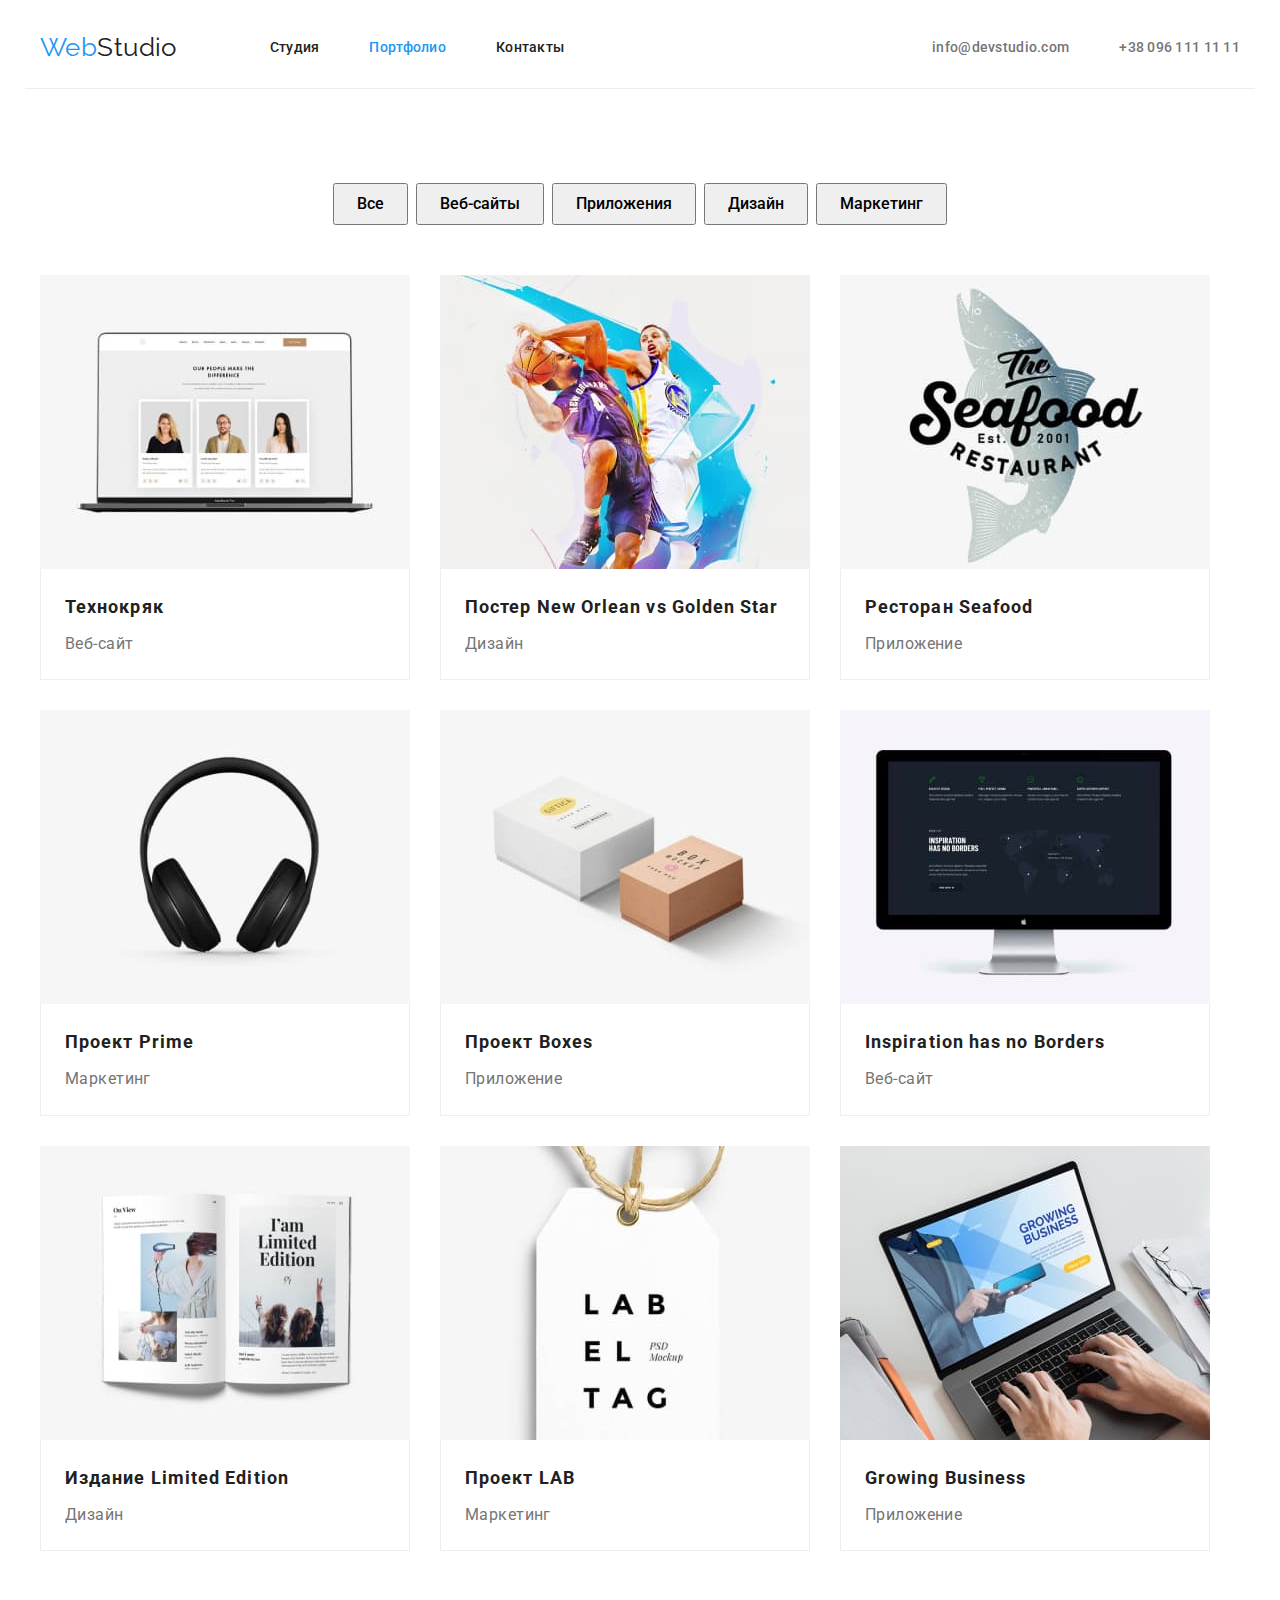
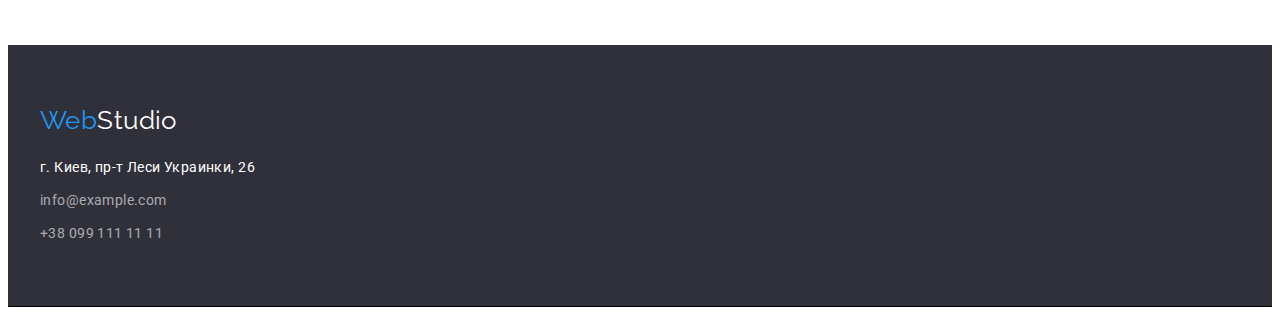
==== portfolio.html @ 2952e523 "Copy" ====
<!DOCTYPE html>
<html lang="ru">
  <head>
    <meta charset="UTF-8" />
    <meta http-equiv="X-UA-Compatible" content="IE=edge" />
    <meta name="viewport" content="width=device-width, initial-scale=1.0" />
    <title>Портфолио</title>
    <link
      href="https://fonts.googleapis.com/css2?family=Raleway:wght@700&family=Roboto:wght@400;500;700;900&display=swap"
      rel="stylesheet"
    />
    <link
      rel="stylesheet"
      href="https://cdnjs.cloudflare.com/ajax/libs/modern-normalize/1.1.0/modern-normalize.min.css"
      integrity="sha512-wpPYUAdjBVSE4KJnH1VR1HeZfpl1ub8YT/NKx4PuQ5NmX2tKuGu6U/JRp5y+Y8XG2tV+wKQpNHVUX03MfMFn9Q=="
      crossorigin="anonymous"
      referrerpolicy="no-referrer"
    />
    <link rel="stylesheet" href="./css/styles.css" />
  </head>
  <body>
    <!--Шапка-->
    <header>
      <div class="container main-nav">
        <a href="./index.html" class="logo"><span class="accent">Web</span>Studio</a>
        <nav>
          <ul class="site-nav list">
            <li class="item">
              <a href="./index.html" class="link">Студия</a>
            </li>
            <li class="item">
              <a href="./portfolio.html" class="link current">Портфолио</a>
            </li>
            <li class="item"><a href="" class="link">Контакты</a></li>
          </ul>
        </nav>
        <ul class="contacts-nav list">
          <li class="item">
            <a href="mailto:info@devstudio.com" class="link">info@devstudio.com</a>
          </li>
          <li class="item">
            <a href="tel:+380961111111" class="link">+38 096 111 11 11</a>
          </li>
        </ul>
      </div>
    </header>
    <main>
      <section class="section">
        <div class="container">
          <!-- Фильтр -->
          <h1 class="section-title visually-hidden">Портфолио</h1>
          <ul class="filter list">
            <li class="item">
              <button type="button" class="button">Все</button>
            </li>
            <li class="item">
              <button type="button" class="button">Веб-сайты</button>
            </li>
            <li class="item">
              <button type="button" class="button">Приложения</button>
            </li>
            <li class="item">
              <button type="button" class="button">Дизайн</button>
            </li>
            <li class="item">
              <button type="button" class="button">Маркетинг</button>
            </li>
          </ul>

          <!-- Портфолио -->
          <ul class="cards list">
            <li class="card">
              <a href="" class="link">
                <img
                  class="img"
                  src="./images/portfolio1.jpg"
                  alt="Веб-сайт на экране ноутбука"
                  width="370"
                  height="294"
                />
                <div class="sign">
                  <h2 class="title">Технокряк</h2>
                  <p class="text">Веб-сайт</p>
                </div>
              </a>
            </li>
            <li class="card">
              <a href="" class="link">
                <img
                  class="img"
                  src="./images/portfolio2.jpg"
                  alt="Постер баскетболистов в процессе игры"
                  width="370"
                  height="294"
                />
                <div class="sign">
                  <h2 class="title">Постер New Orlean vs Golden Star</h2>
                  <p class="text">Дизайн</p>
                </div>
              </a>
            </li>
            <li class="card">
              <a href="" class="link">
                <img
                  class="img"
                  src="./images/portfolio3.jpg"
                  alt="Логотип ресторана"
                  width="370"
                  height="294"
                />
                <div class="sign">
                  <h2 class="title">Ресторан Seafood</h2>
                  <p class="text">Приложение</p>
                </div>
              </a>
            </li>
            <li class="card">
              <a href="" class="link">
                <img
                  class="img"
                  src="./images/portfolio4.jpg"
                  alt="Наушники"
                  width="370"
                  height="294"
                />
                <div class="sign">
                  <h2 class="title">Проект Prime</h2>
                  <p class="text">Маркетинг</p>
                </div>
              </a>
            </li>
            <li class="card">
              <a href="" class="link">
                <img
                  class="img"
                  src="./images/portfolio5.jpg"
                  alt="Упаковочные картонные коробки"
                  width="370"
                  height="294"
                />
                <div class="sign">
                  <h2 class="title">Проект Boxes</h2>
                  <p class="text">Приложение</p>
                </div>
              </a>
            </li>
            <li class="card">
              <a href="" class="link">
                <img
                  class="img"
                  src="./images/portfolio6.jpg"
                  alt="Веб-сайт на экране монитора"
                  width="370"
                  height="294"
                />
                <div class="sign">
                  <h2 class="title">Inspiration has no Borders</h2>
                  <p class="text">Веб-сайт</p>
                </div>
              </a>
            </li>
            <li class="card">
              <a href="" class="link">
                <img
                  class="img"
                  src="./images/portfolio7.jpg"
                  alt="Равертка журнала"
                  width="370"
                  height="294"
                />
                <div class="sign">
                  <h2 class="title">Издание Limited Edition</h2>
                  <p class="text">Дизайн</p>
                </div>
              </a>
            </li>
            <li class="card">
              <a href="" class="link">
                <img
                  class="img"
                  src="./images/portfolio8.jpg"
                  alt="Бирка"
                  width="370"
                  height="294"
                />
                <div class="sign">
                  <h2 class="title">Проект LAB</h2>
                  <p class="text">Маркетинг</p>
                </div>
              </a>
            </li>
            <li class="card">
              <a href="" class="link">
                <img
                  class="img"
                  src="./images/portfolio9.jpg"
                  alt="Руки на клавиатуре ноутбука"
                  width="370"
                  height="294"
                />
                <div class="sign">
                  <h2 class="title">Growing Business</h2>
                  <p class="text">Приложение</p>
                </div>
              </a>
            </li>
          </ul>
        </div>
      </section>
    </main>

    <!--Футер-->
    <footer class="footer">
      <div class="container">
        <a href="./index.html" class="logo light"><span class="accent">Web</span>Studio</a>
        <address>
          <ul class="contacts-footer list">
            <li class="item">
              <a
                href="https://goo.gl/maps/cesCJTmTSkGWiCj49"
                target="_blank"
                rel="noopener noreferrer"
                class="map link"
                >г. Киев, пр-т Леси Украинки, 26</a
              >
            </li>
            <li class="item">
              <a href="mailto:info@example.com" class="link">info@example.com</a>
            </li>
            <li class="item">
              <a href="tel:+380991111111" class="link">+38 099 111 11 11</a>
            </li>
          </ul>
        </address>
      </div>
    </footer>
  </body>
</html>
---- css/styles.css ----
:root {
--primary-text-color: #757575;
--second-text-color: #212121;
--third-text-color: rgba(255,255,255,0.6);
--contrast-text-color: #FFFFFF;
--primary-bg-color: #FFFFFF;
--second-bg-color: #2F303A;
--htird-bg-color: #F5F4FA;
--accent-color: #2196F3;
}

body {
color: var(--primary-text-color);
background-color: var(--primary-bg-color);
font-family: 'Roboto', sans-serif;
letter-spacing: 0.03em;
font-size: 14px;
}

.accent {
    color: var(--accent-color);
}
/* Контейнер для контента сайта */

.container {
width: 1200px;
padding-left: 15px;
padding-right: 15px;
margin-left: auto;
margin-right: auto;
}


/* Сбросить маркеты у списков */
.list {
    margin: 0;
    padding: 0;
list-style: none;
}

/* скріть визуально */
.visually-hidden {
    position: absolute;
    width: 1px;
    height: 1px;
    margin: -1px;
    border: 0;
    padding: 0;

    white-space: nowrap;
    clip-path: inset(100%);
    clip: rect(0 0 0 0);
    overflow: hidden;
}

/* Логотип */
.logo {
    font-family: 'Raleway', sans-serif;
    color: var(--second-text-color);
    font-size: 26px;
    line-height: 1.2;
    text-decoration: none;
}

/* Шапка сайта */
.main-nav {
    display: flex;
    align-items: center;
    border-bottom: 1px solid #ECECEC;
}
.site-nav {
    display: flex;
    margin-left: 93px;
}
.site-nav .item {
    margin-right: 50px;
}
.site-nav .item:last-child {
    margin-right: 0;
}
.site-nav .link {
    display: block;
    padding-top: 32px;
    padding-bottom: 32px;
    
    font-weight: 500;
    line-height: 1.14;
    letter-spacing: 0.02em;
    text-decoration: none;
    color: var(--second-text-color);
}

.site-nav .link:hover,
.site-nav .link:focus {
color: var(--accent-color);
}

.contacts-nav {
    display: flex;
    margin-left: auto;
}
.contacts-nav .item {
    margin-right: 50px;
    }
.contacts-nav .item:last-child {
    margin-right: 0;
}

.contacts-nav .link {
    display: block;
    padding-top: 32px;
    padding-bottom: 32px;
        font-weight: 500;
        line-height: 1.14;
        letter-spacing: 0.02em;
        text-decoration: none;
        color: var(--primary-text-color);
}

.site-nav .link.current {
    color: var(--accent-color);
}

.contacts-nav .link:hover,
.contacts-nav .link:focus {
    color: var(--accent-color);
}

/* Баннер */
.hero {
    background-color: var(--second-bg-color);
    text-align: center;
    padding-top: 200px;
    padding-bottom: 200px;
}
.hero .title {
font-weight: 900;
font-size: 44px;
line-height: 1.36;
max-width: 696px;
    letter-spacing: 0.06em;
    text-transform: uppercase;
    color: var(--contrast-text-color);
    margin-top: 0;
    margin-bottom: 30px;
    margin-left: auto;
    margin-right: auto;

}
.hero .button {
    font-family: inherit;
    font-weight: 700;
    font-size: 16px;
    line-height: 1.88;
    letter-spacing: 0.06em;
    align-items: center;
    text-align: center;
    cursor: pointer;
    padding: 10px 32px;
    color: var(--contrast-text-color);
    background-color: var(--accent-color);
   
}

/* Секции общие параметры */
.section {
    padding-top: 94px;
    padding-bottom: 94px;
}

.section.no-padding-buttom {
    padding-bottom: 0;
}

.section-title {
        font-weight: 700;
        font-size: 36px;
        line-height: 1.17;
        text-align: center;
    color: var(--second-text-color);
    margin-top: 0;
    margin-bottom: 50px;
}

/* Особенности */
.feature {
    display: flex;
    flex-wrap: wrap;
}
.feature .item {
    width: 270px;
    
}

.feature .item:not(:nth-child(4n)) {
    margin-right: 30px;
}
.feature .title {
    font-size: 14px;
    font-weight: 700;
    line-height: 1.14;
    text-transform: uppercase;
    color: var(--second-text-color);
    margin-top: 0;
    margin-bottom: 10px;
}
.feature .text {
        line-height: 1.71;
        margin-top: 0;
        margin-bottom: 0;
}

/* Чем мы занимаемся */
.work {
    display: flex;
    flex-wrap: wrap;
}
.work .item {
width: 370px;
}
.work .item:not(:nth-child(3n)) {
    margin-right: 30px;
}
/* Наша команда */
.section-team {
    background-color: var(--htird-bg-color);
}
.team {
    display: flex;
    flex-wrap: wrap;
}
.team .item {
    width: 270px;
}
.team .item:not(:nth-child(4n)) {
    margin-right: 30px;
}

.team .sign {
    padding-top: 30px;
    padding-bottom: 16px;
}
.team .title {
font-weight: 500;
font-size: 16px;
line-height: 1.19;
text-align: center;
color: var(--second-text-color);
margin-top: 0;
margin-bottom: 10px;
}
.team .text{
        font-size: 16px;
        line-height: 1.19;
        text-align: center;
        margin-top: 0;
        margin-bottom: 0;
}

/* Новая сраница - Потрфолио */
/* .portfolio .title {
    margin-top: 0;
    margin-bottom: 50px;
} */
/* Кнопки фильтра */
.filter {
    display: flex;
    justify-content: center;
    margin-bottom: 50px;
}
.filter .item {
margin-right: 8px;
}
.filter .item:last-child {
    margin-right: 0;
}
.filter .button {
    
    cursor: pointer;
    font-family: inherit;
    font-weight: 500;
    font-size: 16px;
    line-height: 1.62;
    text-align: center;
    padding: 6px 22px;
}

.filter .button:hover,
.filter .button:focus {
    color: var(--contrast-text-color);
    background-color: var(--accent-color);
}
/* Карточки портфолио */
.cards {
    display: flex;
    flex-wrap: wrap;
}

.cards>.card {
    width: 370px;
    margin-bottom: 30px
}
.cards>.card:not(:nth-child(3n)){
margin-right: 30px;
}
.cards>.card:nth-last-child(-n + 3) {
    margin-bottom: 0;
}

.card .img {
    display: block;
    margin-bottom: 0;
    padding-bottom: 0;
}

.cards .sign {
    padding: 20px 24px;
    border-right: 1px solid #EEEEEE;
    border-bottom: 1px solid #EEEEEE; 
    border-left: 1px solid #EEEEEE;
}

.cards .link {
    text-decoration:none;
}

.card .title {
    font-weight: 700;
    font-size: 18px;
    line-height: 2;
    letter-spacing: 0.06em;
    color: var(--second-text-color);
    margin-top: 0;
    margin-bottom: 4px;
}
.card .text {
    font-size: 16px;
    line-height: 1.9;
    color: var(--primary-text-color);
    margin-top: 0;
    margin-bottom: 0;
}
/* Футер */
.footer {
    padding-top: 60px;
    padding-bottom: 60px;
    background-color: var(--second-bg-color);
    border-bottom: 1px solid #000000;
}
.footer .logo {
    display: block;
    margin-bottom: 20px;
}
.logo.light {
    color: var(--contrast-text-color);
}

.contacts-footer .item:not(:last-child) {
    margin-bottom: 9px;
}

.contacts-footer .link {
    text-decoration: none;
    font-style: normal;
    line-height: 1.71;
    font-style: normal;
    color: var(--third-text-color);
}

.contacts-footer .map {
        color: var(--contrast-text-color);
}

.contacts-footer .link:hover,
.contacts-footer .link:focus {
    color: var(--accent-color);
}
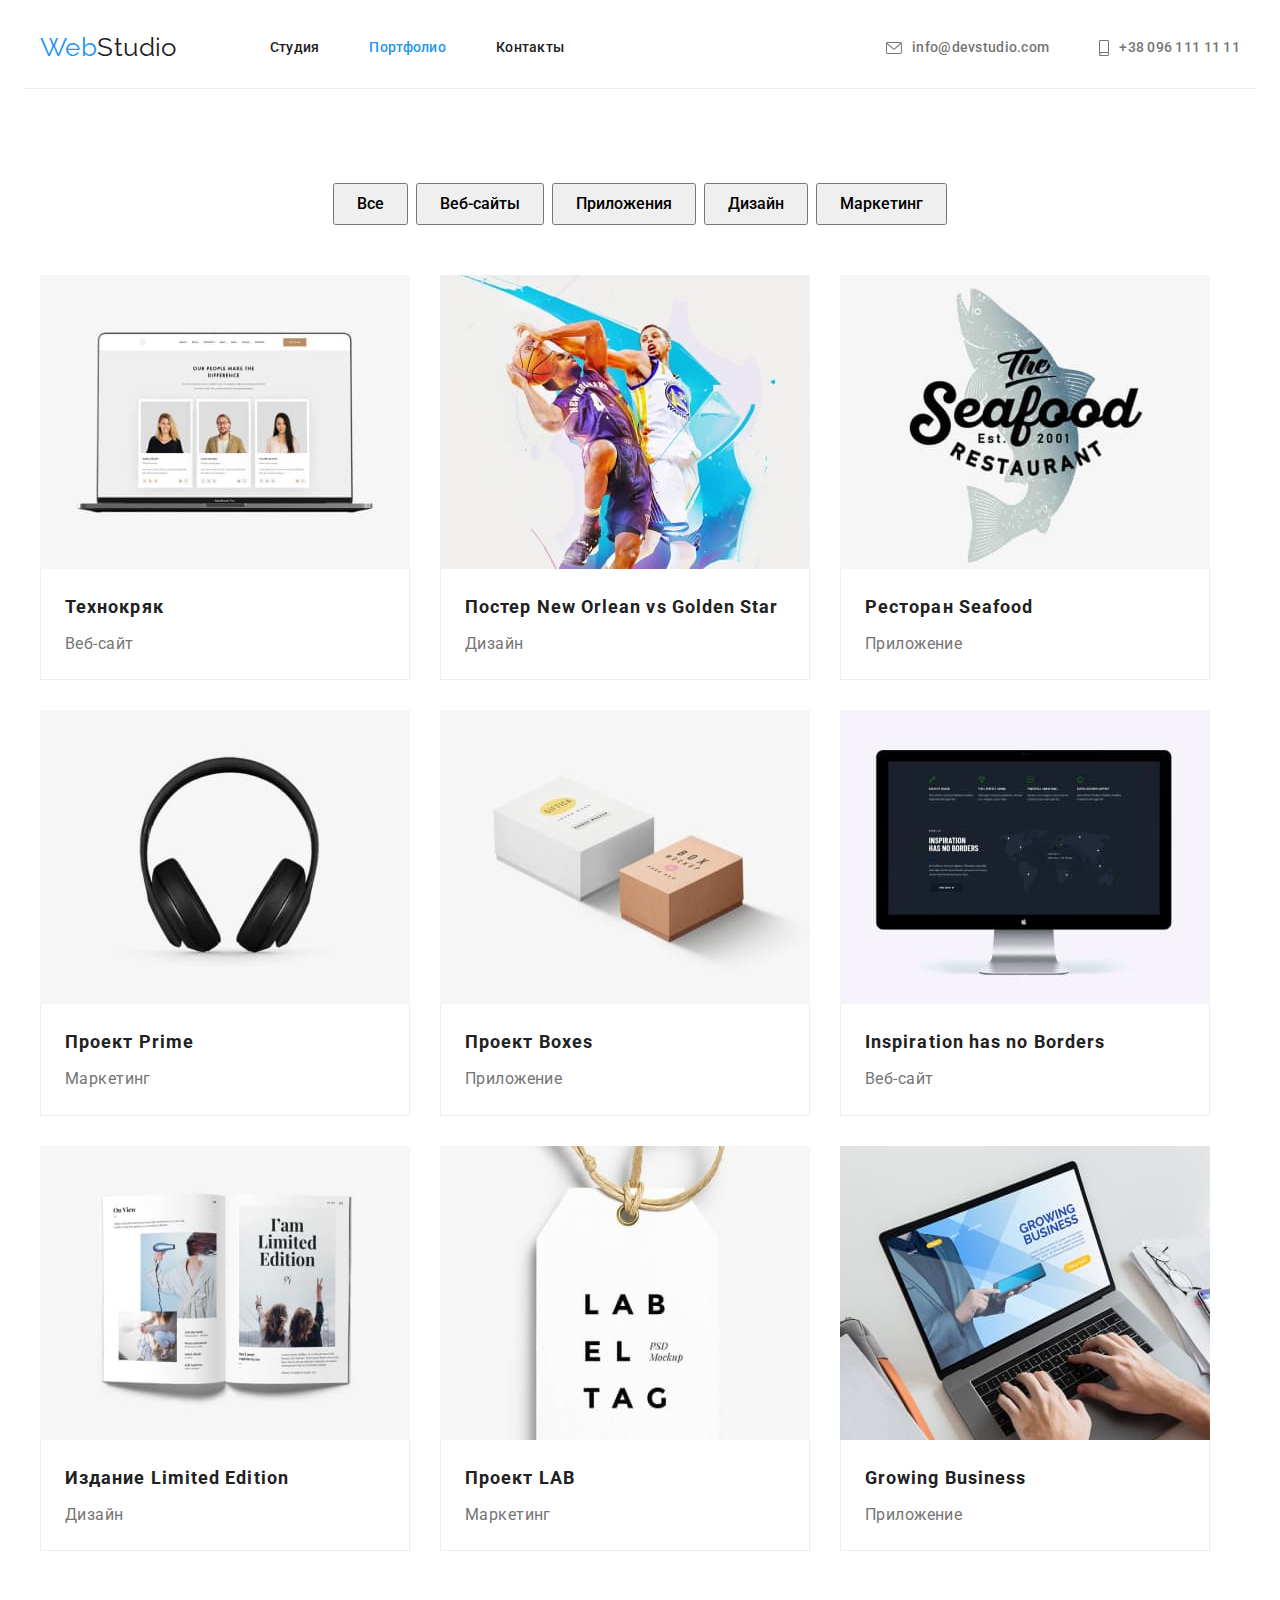
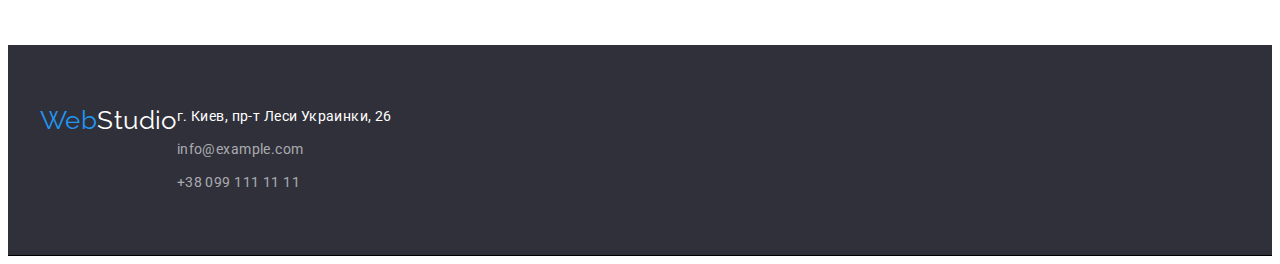
==== commit 74a320fd: "Стилизация страницы" ====
--- a/portfolio.html
+++ b/portfolio.html
@@ -22,7 +22,9 @@
     <!--Шапка-->
     <header>
       <div class="container main-nav">
-        <a href="./index.html" class="logo"><span class="accent">Web</span>Studio</a>
+        <a href="./index.html" class="logo"
+          ><span class="accent">Web</span>Studio</a
+        >
         <nav>
           <ul class="site-nav list">
             <li class="item">
@@ -36,10 +38,20 @@
         </nav>
         <ul class="contacts-nav list">
           <li class="item">
-            <a href="mailto:info@devstudio.com" class="link">info@devstudio.com</a>
+            <a href="mailto:info@devstudio.com" class="link">
+              <svg width="16" height="12" class="icon">
+                <use href="./images/symbol-defs.svg#envelope"></use>
+              </svg>
+              info@devstudio.com
+            </a>
           </li>
           <li class="item">
-            <a href="tel:+380961111111" class="link">+38 096 111 11 11</a>
+            <a href="tel:+380961111111" class="link">
+              <svg width="10" height="16" class="icon">
+                <use href="./images/symbol-defs.svg#smartphone"></use>
+              </svg>
+              +38 096 111 11 11
+            </a>
           </li>
         </ul>
       </div>
@@ -212,7 +224,9 @@
     <!--Футер-->
     <footer class="footer">
       <div class="container">
-        <a href="./index.html" class="logo light"><span class="accent">Web</span>Studio</a>
+        <a href="./index.html" class="logo light"
+          ><span class="accent">Web</span>Studio</a
+        >
         <address>
           <ul class="contacts-footer list">
             <li class="item">
@@ -225,7 +239,9 @@
               >
             </li>
             <li class="item">
-              <a href="mailto:info@example.com" class="link">info@example.com</a>
+              <a href="mailto:info@example.com" class="link"
+                >info@example.com</a
+              >
             </li>
             <li class="item">
               <a href="tel:+380991111111" class="link">+38 099 111 11 11</a>
--- a/css/styles.css
+++ b/css/styles.css
@@ -1,261 +1,359 @@
 :root {
---primary-text-color: #757575;
---second-text-color: #212121;
---third-text-color: rgba(255,255,255,0.6);
---contrast-text-color: #FFFFFF;
---primary-bg-color: #FFFFFF;
---second-bg-color: #2F303A;
---htird-bg-color: #F5F4FA;
---accent-color: #2196F3;
+  --primary-text-color: #757575;
+  --second-text-color: #212121;
+  --third-text-color: rgba(255, 255, 255, 0.6);
+  --contrast-text-color: #ffffff;
+  --primary-bg-color: #ffffff;
+  --second-bg-color: #2f303a;
+  --htird-bg-color: #f5f4fa;
+  --icon-color: #afb1b8;
+  --accent-color: #2196f3;
 }
 
 body {
-color: var(--primary-text-color);
-background-color: var(--primary-bg-color);
-font-family: 'Roboto', sans-serif;
-letter-spacing: 0.03em;
-font-size: 14px;
+  color: var(--primary-text-color);
+  background-color: var(--primary-bg-color);
+  font-family: 'Roboto', sans-serif;
+  letter-spacing: 0.03em;
+  font-size: 14px;
 }
 
 .accent {
-    color: var(--accent-color);
+  color: var(--accent-color);
 }
 /* Контейнер для контента сайта */
 
 .container {
-width: 1200px;
-padding-left: 15px;
-padding-right: 15px;
-margin-left: auto;
-margin-right: auto;
-}
-
+  width: 1200px;
+  padding-left: 15px;
+  padding-right: 15px;
+  margin-left: auto;
+  margin-right: auto;
+}
 
 /* Сбросить маркеты у списков */
 .list {
-    margin: 0;
-    padding: 0;
-list-style: none;
+  margin: 0;
+  padding: 0;
+  list-style: none;
 }
 
 /* скріть визуально */
 .visually-hidden {
-    position: absolute;
-    width: 1px;
-    height: 1px;
-    margin: -1px;
-    border: 0;
-    padding: 0;
-
-    white-space: nowrap;
-    clip-path: inset(100%);
-    clip: rect(0 0 0 0);
-    overflow: hidden;
+  position: absolute;
+  width: 1px;
+  height: 1px;
+  margin: -1px;
+  border: 0;
+  padding: 0;
+
+  white-space: nowrap;
+  clip-path: inset(100%);
+  clip: rect(0 0 0 0);
+  overflow: hidden;
 }
 
 /* Логотип */
 .logo {
-    font-family: 'Raleway', sans-serif;
-    color: var(--second-text-color);
-    font-size: 26px;
-    line-height: 1.2;
-    text-decoration: none;
+  font-family: 'Raleway', sans-serif;
+  color: var(--second-text-color);
+  font-size: 26px;
+  line-height: 1.2;
+  text-decoration: none;
 }
 
 /* Шапка сайта */
 .main-nav {
-    display: flex;
-    align-items: center;
-    border-bottom: 1px solid #ECECEC;
+  display: flex;
+  align-items: center;
+  border-bottom: 1px solid #ececec;
 }
 .site-nav {
-    display: flex;
-    margin-left: 93px;
+  display: flex;
+  margin-left: 93px;
 }
 .site-nav .item {
-    margin-right: 50px;
+  margin-right: 50px;
 }
 .site-nav .item:last-child {
-    margin-right: 0;
+  margin-right: 0;
 }
 .site-nav .link {
-    display: block;
-    padding-top: 32px;
-    padding-bottom: 32px;
-    
-    font-weight: 500;
-    line-height: 1.14;
-    letter-spacing: 0.02em;
-    text-decoration: none;
-    color: var(--second-text-color);
+  display: block;
+  padding-top: 32px;
+  padding-bottom: 32px;
+
+  font-weight: 500;
+  line-height: 1.14;
+  letter-spacing: 0.02em;
+  text-decoration: none;
+  color: var(--second-text-color);
 }
 
 .site-nav .link:hover,
 .site-nav .link:focus {
-color: var(--accent-color);
+  color: var(--accent-color);
 }
 
 .contacts-nav {
-    display: flex;
-    margin-left: auto;
+  display: flex;
+  margin-left: auto;
 }
 .contacts-nav .item {
-    margin-right: 50px;
-    }
+  margin-right: 50px;
+}
 .contacts-nav .item:last-child {
-    margin-right: 0;
+  margin-right: 0;
 }
 
 .contacts-nav .link {
-    display: block;
-    padding-top: 32px;
-    padding-bottom: 32px;
-        font-weight: 500;
-        line-height: 1.14;
-        letter-spacing: 0.02em;
-        text-decoration: none;
-        color: var(--primary-text-color);
+  display: inline-flex;
+  align-items: center;
+  padding-top: 32px;
+  padding-bottom: 32px;
+  font-weight: 500;
+  line-height: 1.14;
+  letter-spacing: 0.02em;
+  text-decoration: none;
+  color: var(--primary-text-color);
 }
 
 .site-nav .link.current {
-    color: var(--accent-color);
+  color: var(--accent-color);
 }
 
 .contacts-nav .link:hover,
 .contacts-nav .link:focus {
-    color: var(--accent-color);
+  color: var(--accent-color);
+}
+.contacts-nav .icon {
+  margin-right: 10px;
+  fill: currentColor;
 }
 
 /* Баннер */
+.overlay {
+  max-width: 1600px;
+  height: 600px;
+  margin-left: auto;
+  margin-right: auto;
+  background-position: center;
+
+  background-color: #c4c4c4;
+  background-image: linear-gradient(to left, rgba(47, 48, 58, 0.4), rgba(47, 48, 58, 0.4)),
+    url(../images/banner.jpg);
+}
+
 .hero {
-    background-color: var(--second-bg-color);
-    text-align: center;
-    padding-top: 200px;
-    padding-bottom: 200px;
+  text-align: center;
+  padding-top: 200px;
+  padding-bottom: 200px;
 }
 .hero .title {
-font-weight: 900;
-font-size: 44px;
-line-height: 1.36;
-max-width: 696px;
-    letter-spacing: 0.06em;
-    text-transform: uppercase;
-    color: var(--contrast-text-color);
-    margin-top: 0;
-    margin-bottom: 30px;
-    margin-left: auto;
-    margin-right: auto;
-
+  font-weight: 900;
+  font-size: 44px;
+  line-height: 1.36;
+  max-width: 696px;
+  letter-spacing: 0.06em;
+  text-transform: uppercase;
+  color: var(--contrast-text-color);
+  margin-top: 0;
+  margin-bottom: 30px;
+  margin-left: auto;
+  margin-right: auto;
 }
 .hero .button {
-    font-family: inherit;
-    font-weight: 700;
-    font-size: 16px;
-    line-height: 1.88;
-    letter-spacing: 0.06em;
-    align-items: center;
-    text-align: center;
-    cursor: pointer;
-    padding: 10px 32px;
-    color: var(--contrast-text-color);
-    background-color: var(--accent-color);
-   
+  font-family: inherit;
+  font-weight: 700;
+  font-size: 16px;
+  line-height: 1.88;
+  letter-spacing: 0.06em;
+  align-items: center;
+  text-align: center;
+  cursor: pointer;
+  padding: 10px 32px;
+  color: var(--contrast-text-color);
+  background-color: var(--accent-color);
 }
 
 /* Секции общие параметры */
 .section {
-    padding-top: 94px;
-    padding-bottom: 94px;
+  padding-top: 94px;
+  padding-bottom: 94px;
 }
 
 .section.no-padding-buttom {
-    padding-bottom: 0;
+  padding-bottom: 0;
 }
 
 .section-title {
-        font-weight: 700;
-        font-size: 36px;
-        line-height: 1.17;
-        text-align: center;
-    color: var(--second-text-color);
-    margin-top: 0;
-    margin-bottom: 50px;
+  font-weight: 700;
+  font-size: 36px;
+  line-height: 1.17;
+  text-align: center;
+  color: var(--second-text-color);
+  margin-top: 0;
+  margin-bottom: 50px;
 }
 
 /* Особенности */
 .feature {
-    display: flex;
-    flex-wrap: wrap;
+  display: flex;
+  flex-wrap: wrap;
 }
 .feature .item {
-    width: 270px;
-    
+  width: 270px;
 }
 
 .feature .item:not(:nth-child(4n)) {
-    margin-right: 30px;
-}
+  margin-right: 30px;
+}
+
+.feature .image-top {
+  height: 120px;
+  margin-bottom: 30px;
+  border-radius: 4px;
+  background-color: var(--htird-bg-color);
+  padding: 25px 100px;
+}
+.feature .image-top:hover,
+.feature .image-top:focus {
+  box-shadow: 0px 4px 4px rgba(0, 0, 0, 0.25);
+}
+
+/* .feature .image-top>.icon {
+    width: 70px;
+    height: 70px;
+} */
+
 .feature .title {
-    font-size: 14px;
-    font-weight: 700;
-    line-height: 1.14;
-    text-transform: uppercase;
-    color: var(--second-text-color);
-    margin-top: 0;
-    margin-bottom: 10px;
+  font-size: 14px;
+  font-weight: 700;
+  line-height: 1.14;
+  text-transform: uppercase;
+  color: var(--second-text-color);
+  margin-top: 0;
+  margin-bottom: 10px;
 }
 .feature .text {
-        line-height: 1.71;
-        margin-top: 0;
-        margin-bottom: 0;
+  line-height: 1.71;
+  margin-top: 0;
+  margin-bottom: 0;
 }
 
 /* Чем мы занимаемся */
 .work {
-    display: flex;
-    flex-wrap: wrap;
+  display: flex;
+  flex-wrap: wrap;
 }
 .work .item {
-width: 370px;
+  width: 370px;
 }
 .work .item:not(:nth-child(3n)) {
-    margin-right: 30px;
+  margin-right: 30px;
 }
 /* Наша команда */
 .section-team {
-    background-color: var(--htird-bg-color);
+  background-color: var(--htird-bg-color);
 }
 .team {
-    display: flex;
-    flex-wrap: wrap;
+  display: flex;
+  flex-wrap: wrap;
 }
 .team .item {
-    width: 270px;
+  width: 270px;
+  background-color: var(--primary-bg-color);
+  border-radius: 0px 0px 4px 4px;
+  box-shadow: 0px 1px 3px rgba(0, 0, 0, 0.12), 0px 1px 1px rgba(0, 0, 0, 0.14),
+    0px 2px 1px rgba(0, 0, 0, 0.2);
 }
 .team .item:not(:nth-child(4n)) {
-    margin-right: 30px;
+  margin-right: 30px;
 }
 
 .team .sign {
-    padding-top: 30px;
-    padding-bottom: 16px;
+  padding-top: 30px;
+  padding-bottom: 16px;
 }
 .team .title {
-font-weight: 500;
-font-size: 16px;
-line-height: 1.19;
-text-align: center;
-color: var(--second-text-color);
-margin-top: 0;
-margin-bottom: 10px;
-}
-.team .text{
-        font-size: 16px;
-        line-height: 1.19;
-        text-align: center;
-        margin-top: 0;
-        margin-bottom: 0;
-}
+  font-weight: 500;
+  font-size: 16px;
+  line-height: 1.19;
+  text-align: center;
+  color: var(--second-text-color);
+  margin-top: 0;
+  margin-bottom: 10px;
+}
+.team .text {
+  font-size: 16px;
+  line-height: 1.19;
+  text-align: center;
+  margin-top: 0;
+  margin-bottom: 0;
+}
+
+.team .social {
+  display: flex;
+  justify-content: center;
+  margin-bottom: 30px;
+}
+
+.team .social-icon:not(:last-child) {
+  margin-right: 10px;
+}
+
+.team .social-icon .link {
+  display: inline-flex;
+  justify-content: center;
+  align-items: center;
+  width: 44px;
+  height: 44px;
+  border-radius: 50%;
+
+  background-color: inherit;
+  fill: var(--icon-color);
+}
+.team .social-icon .link:hover,
+.team .social-icon .link:focus {
+  background-color: var(--accent-color);
+  fill: var(--primary-bg-color);
+}
+
+/*  Постоянные клиенты */
+
+.clients {
+  display: flex;
+  align-items: center;
+  justify-content: center;
+}
+
+.clients .item {
+  margin-right: 30px;
+
+  border: 1px solid var(--icon-color);
+  border-radius: 4px;
+}
+
+.clients .item:last-child {
+  margin-right: 0;
+}
+
+.clients .item .link {
+  display: inline-flex;
+  align-items: center;
+  justify-content: center;
+  width: 170px;
+  height: 92px;
+  fill: var(--icon-color);
+}
+.clients .item .link:hover {
+  fill: var(--accent-color);
+}
+
+/* .clients .client {
+    width: 106px;
+    height: 60px;
+} */
 
 /* Новая сраница - Потрфолио */
 /* .portfolio .title {
@@ -264,116 +362,154 @@
 } */
 /* Кнопки фильтра */
 .filter {
-    display: flex;
-    justify-content: center;
-    margin-bottom: 50px;
+  display: flex;
+  justify-content: center;
+  margin-bottom: 50px;
 }
 .filter .item {
-margin-right: 8px;
+  margin-right: 8px;
 }
 .filter .item:last-child {
-    margin-right: 0;
+  margin-right: 0;
 }
 .filter .button {
-    
-    cursor: pointer;
-    font-family: inherit;
-    font-weight: 500;
-    font-size: 16px;
-    line-height: 1.62;
-    text-align: center;
-    padding: 6px 22px;
+  cursor: pointer;
+  font-family: inherit;
+  font-weight: 500;
+  font-size: 16px;
+  line-height: 1.62;
+  text-align: center;
+  padding: 6px 22px;
 }
 
 .filter .button:hover,
 .filter .button:focus {
-    color: var(--contrast-text-color);
-    background-color: var(--accent-color);
+  color: var(--contrast-text-color);
+  background-color: var(--accent-color);
 }
 /* Карточки портфолио */
 .cards {
-    display: flex;
-    flex-wrap: wrap;
-}
-
-.cards>.card {
-    width: 370px;
-    margin-bottom: 30px
-}
-.cards>.card:not(:nth-child(3n)){
-margin-right: 30px;
-}
-.cards>.card:nth-last-child(-n + 3) {
-    margin-bottom: 0;
+  display: flex;
+  flex-wrap: wrap;
+}
+
+.cards > .card {
+  width: 370px;
+  margin-bottom: 30px;
+}
+.cards > .card:not(:nth-child(3n)) {
+  margin-right: 30px;
+}
+.cards > .card:nth-last-child(-n + 3) {
+  margin-bottom: 0;
 }
 
 .card .img {
-    display: block;
-    margin-bottom: 0;
-    padding-bottom: 0;
+  display: block;
+  margin-bottom: 0;
+  padding-bottom: 0;
 }
 
 .cards .sign {
-    padding: 20px 24px;
-    border-right: 1px solid #EEEEEE;
-    border-bottom: 1px solid #EEEEEE; 
-    border-left: 1px solid #EEEEEE;
+  padding: 20px 24px;
+  border-right: 1px solid #eeeeee;
+  border-bottom: 1px solid #eeeeee;
+  border-left: 1px solid #eeeeee;
 }
 
 .cards .link {
-    text-decoration:none;
+  text-decoration: none;
 }
 
 .card .title {
-    font-weight: 700;
-    font-size: 18px;
-    line-height: 2;
-    letter-spacing: 0.06em;
-    color: var(--second-text-color);
-    margin-top: 0;
-    margin-bottom: 4px;
+  font-weight: 700;
+  font-size: 18px;
+  line-height: 2;
+  letter-spacing: 0.06em;
+  color: var(--second-text-color);
+  margin-top: 0;
+  margin-bottom: 4px;
 }
 .card .text {
-    font-size: 16px;
-    line-height: 1.9;
-    color: var(--primary-text-color);
-    margin-top: 0;
-    margin-bottom: 0;
+  font-size: 16px;
+  line-height: 1.9;
+  color: var(--primary-text-color);
+  margin-top: 0;
+  margin-bottom: 0;
 }
 /* Футер */
 .footer {
-    padding-top: 60px;
-    padding-bottom: 60px;
-    background-color: var(--second-bg-color);
-    border-bottom: 1px solid #000000;
-}
+  padding-top: 60px;
+  padding-bottom: 60px;
+  background-color: var(--second-bg-color);
+  border-bottom: 1px solid #000000;
+}
+
+.footer .container {
+  display: flex;
+}
+
+.footer .footer-contacts {
+  margin-right: 70px;
+}
+
 .footer .logo {
-    display: block;
-    margin-bottom: 20px;
+  display: block;
+  margin-bottom: 20px;
 }
 .logo.light {
-    color: var(--contrast-text-color);
+  color: var(--contrast-text-color);
 }
 
 .contacts-footer .item:not(:last-child) {
-    margin-bottom: 9px;
+  margin-bottom: 9px;
 }
 
 .contacts-footer .link {
-    text-decoration: none;
-    font-style: normal;
-    line-height: 1.71;
-    font-style: normal;
-    color: var(--third-text-color);
+  text-decoration: none;
+  font-style: normal;
+  line-height: 1.71;
+  font-style: normal;
+  color: var(--third-text-color);
 }
 
 .contacts-footer .map {
-        color: var(--contrast-text-color);
+  color: var(--contrast-text-color);
 }
 
 .contacts-footer .link:hover,
 .contacts-footer .link:focus {
-    color: var(--accent-color);
-}
-
-
+  color: var(--accent-color);
+}
+
+.social-footer .title {
+  font-weight: 700;
+  line-height: 16px;
+  text-transform: uppercase;
+  color: var(--contrast-text-color);
+}
+
+.social-footer .social {
+  display: flex;
+}
+
+.social-footer .social-icon.social-icon:not(:last-child) {
+  margin-right: 10px;
+}
+
+.social-footer .social-icon .link {
+  display: inline-flex;
+  justify-content: center;
+  align-items: center;
+
+  width: 44px;
+  height: 44px;
+  border-radius: 50%;
+  background-color: rgba(255, 255, 255, 0.1);
+  fill: var(--contrast-text-color);
+}
+
+.footer .social-icon .link:hover,
+.footer .social-icon .link:focus {
+  background-color: var(--accent-color);
+}
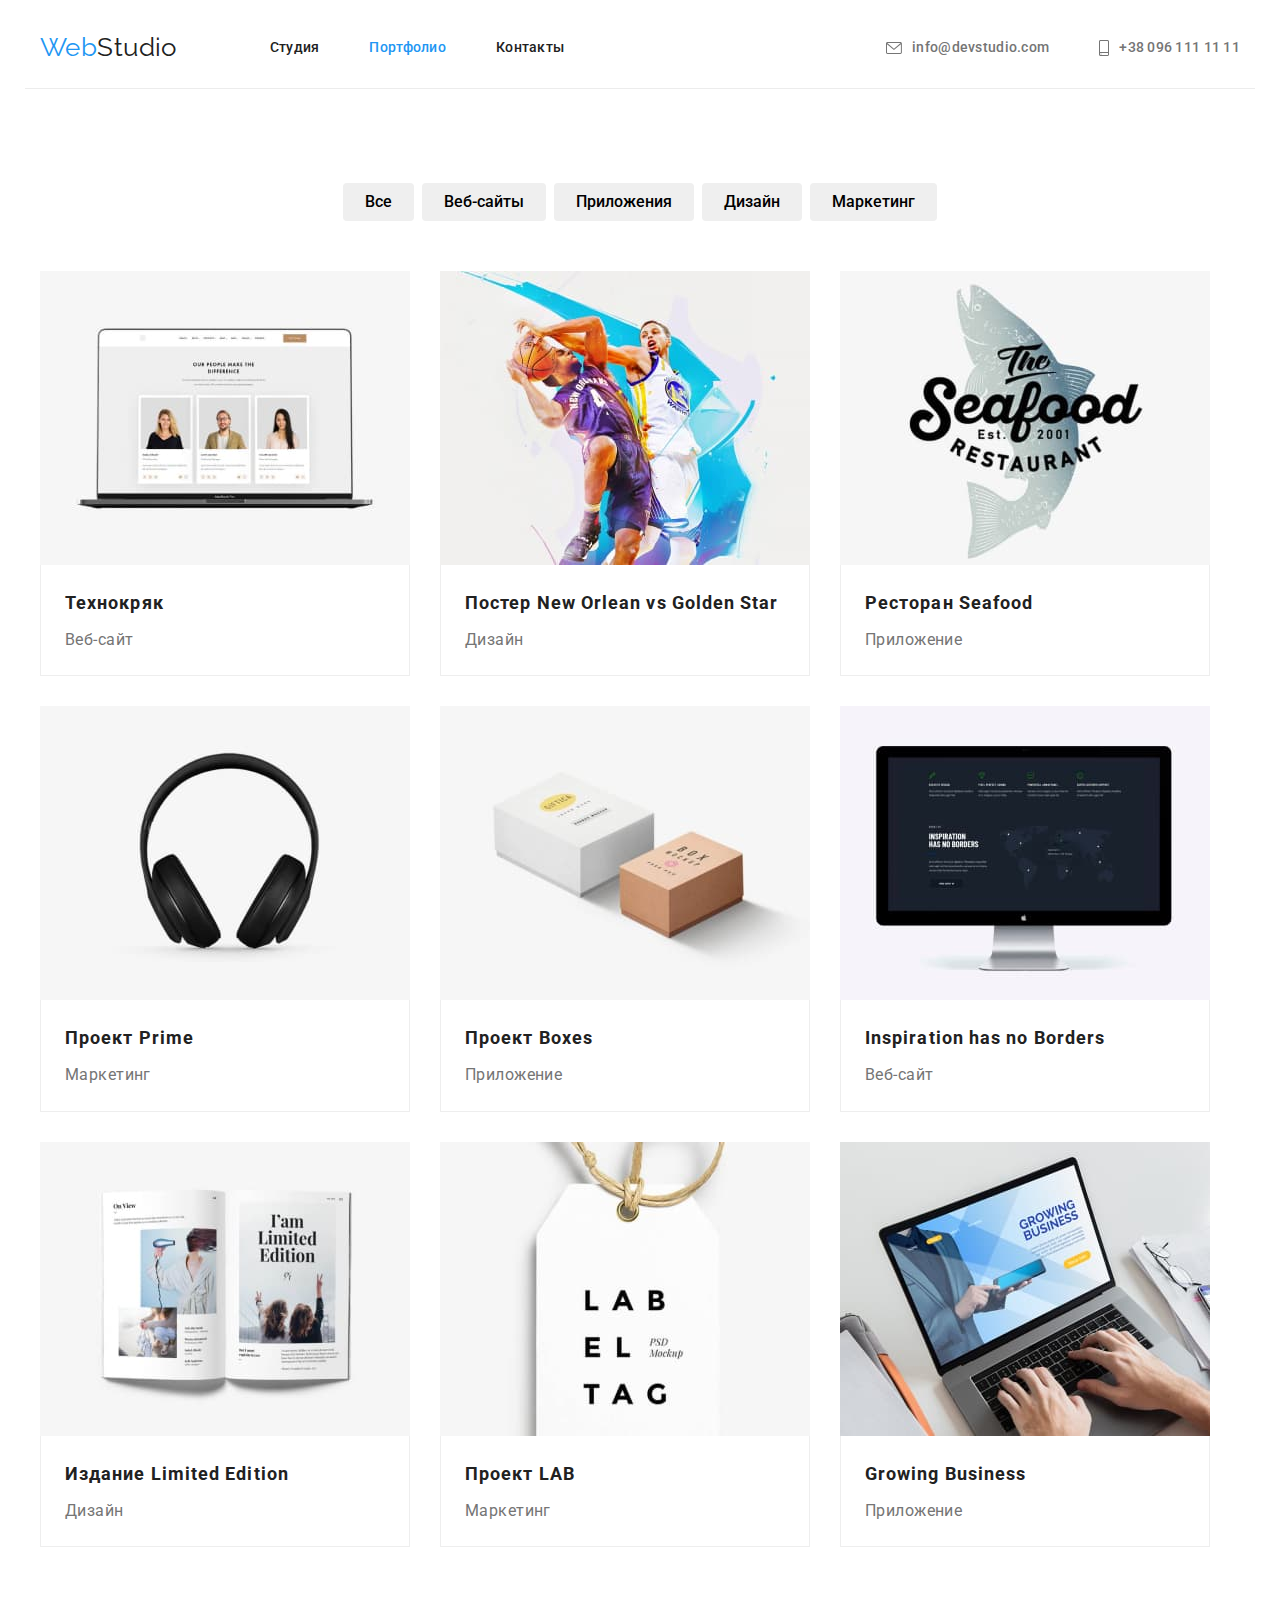
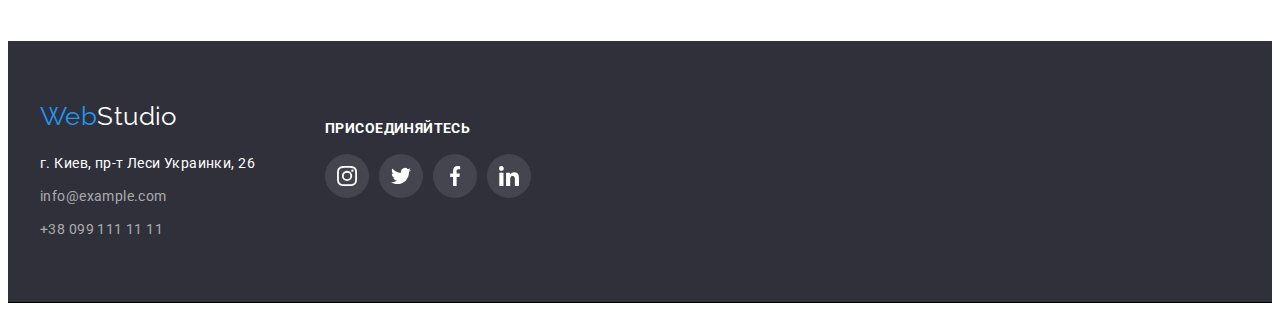
==== commit 1c1c44d5: "Стилизация страницы 2" ====
--- a/portfolio.html
+++ b/portfolio.html
@@ -22,9 +22,7 @@
     <!--Шапка-->
     <header>
       <div class="container main-nav">
-        <a href="./index.html" class="logo"
-          ><span class="accent">Web</span>Studio</a
-        >
+        <a href="./index.html" class="logo"><span class="accent">Web</span>Studio</a>
         <nav>
           <ul class="site-nav list">
             <li class="item">
@@ -224,30 +222,63 @@
     <!--Футер-->
     <footer class="footer">
       <div class="container">
-        <a href="./index.html" class="logo light"
-          ><span class="accent">Web</span>Studio</a
-        >
-        <address>
-          <ul class="contacts-footer list">
-            <li class="item">
-              <a
-                href="https://goo.gl/maps/cesCJTmTSkGWiCj49"
-                target="_blank"
-                rel="noopener noreferrer"
-                class="map link"
-                >г. Киев, пр-т Леси Украинки, 26</a
-              >
-            </li>
-            <li class="item">
-              <a href="mailto:info@example.com" class="link"
-                >info@example.com</a
-              >
-            </li>
-            <li class="item">
-              <a href="tel:+380991111111" class="link">+38 099 111 11 11</a>
-            </li>
-          </ul>
-        </address>
+        <!-- Контакты -->
+        <div class="footer-contacts">
+          <a href="./index.html" class="logo light"><span class="accent">Web</span>Studio</a>
+          <address>
+            <ul class="contacts-footer list">
+              <li class="item">
+                <a
+                  href="https://goo.gl/maps/cesCJTmTSkGWiCj49"
+                  target="_blank"
+                  rel="noopener noreferrer"
+                  class="map link"
+                  >г. Киев, пр-т Леси Украинки, 26</a
+                >
+              </li>
+              <li class="item">
+                <a href="mailto:info@example.com" class="link">info@example.com</a>
+              </li>
+              <li class="item">
+                <a href="tel:+380991111111" class="link">+38 099 111 11 11</a>
+              </li>
+            </ul>
+          </address>
+        </div>
+        <!-- Присоединяйтесь -->
+        <div class="social-footer">
+          <h4 class="title">присоединяйтесь</h4>
+          <ul class="social list">
+            <li class="social-icon">
+              <a href="" class="link">
+                <svg class="icon" width="20" height="20">
+                  <use href="./images/symbol-defs.svg#instagram"></use>
+                </svg>
+              </a>
+            </li>
+            <li class="social-icon">
+              <a href="" class="link">
+                <svg class="icon" width="20" height="20">
+                  <use href="./images/symbol-defs.svg#twitter"></use>
+                </svg>
+              </a>
+            </li>
+            <li class="social-icon">
+              <a href="" class="link">
+                <svg class="icon" width="20" height="20">
+                  <use href="./images/symbol-defs.svg#facebook"></use>
+                </svg>
+              </a>
+            </li>
+            <li class="social-icon">
+              <a href="" class="link">
+                <svg class="icon" width="20" height="20">
+                  <use href="./images/symbol-defs.svg#linkedin"></use>
+                </svg>
+              </a>
+            </li>
+          </ul>
+        </div>
       </div>
     </footer>
   </body>
--- a/css/styles.css
+++ b/css/styles.css
@@ -172,8 +172,15 @@
   text-align: center;
   cursor: pointer;
   padding: 10px 32px;
+  border-radius: 4px;
+  border: none;
   color: var(--contrast-text-color);
   background-color: var(--accent-color);
+}
+
+.hero .button:hover,
+.hero .button:focus {
+  box-shadow: 0px 4px 4px rgba(0, 0, 0, 0.15);
 }
 
 /* Секции общие параметры */
@@ -380,12 +387,16 @@
   line-height: 1.62;
   text-align: center;
   padding: 6px 22px;
+  border-radius: 4px;
+  border: none;
 }
 
 .filter .button:hover,
 .filter .button:focus {
   color: var(--contrast-text-color);
   background-color: var(--accent-color);
+  box-shadow: 0px 3px 1px rgba(0, 0, 0, 0.1), 0px 1px 2px rgba(0, 0, 0, 0.08),
+    0px 2px 2px rgba(0, 0, 0, 0.12);
 }
 /* Карточки портфолио */
 .cards {
@@ -397,11 +408,18 @@
   width: 370px;
   margin-bottom: 30px;
 }
+
 .cards > .card:not(:nth-child(3n)) {
   margin-right: 30px;
 }
 .cards > .card:nth-last-child(-n + 3) {
   margin-bottom: 0;
+}
+
+.cards .card:hover,
+.cards .card:focus {
+  box-shadow: 0px 1px 1px rgba(0, 0, 0, 0.12), 0px 4px 4px rgba(0, 0, 0, 0.06),
+    1px 4px 6px rgba(0, 0, 0, 0.16);
 }
 
 .card .img {
